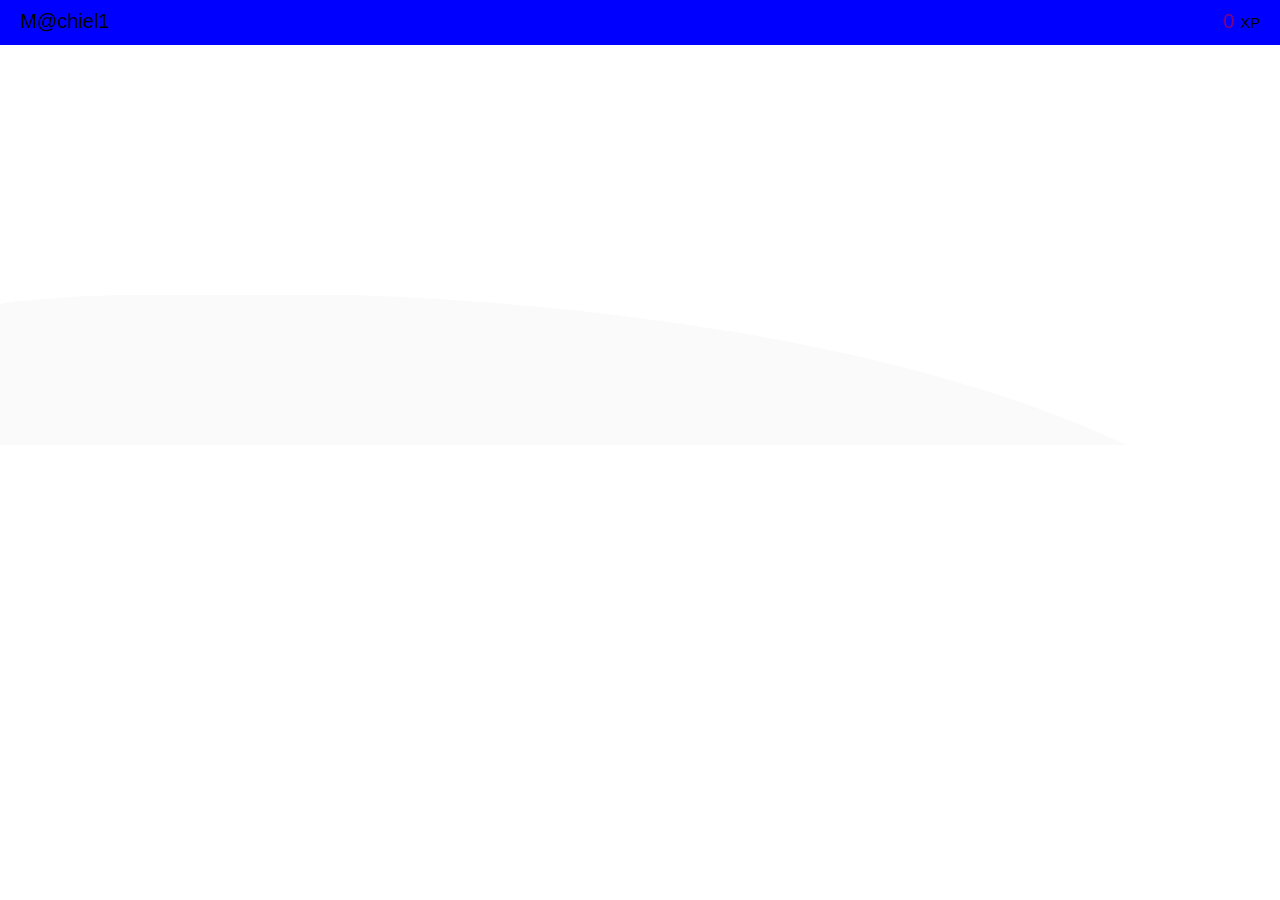
==== project-ommetje/ommetje.html @ 185843a6 "updated" ====
<!DOCTYPE html>
<html>
    <head>
        <link rel="STYLESHEET" href="ommetje.css">
        <meta name="viewport" content="width=device-width">
        <title>Ommetje</title>
    </head>

    <body>    
        
        <div id="wrapper">
            <div id="header">
                <div id="topheader">
                    <div class="name">M@chiel1</div>
                        <div class="xp"><span class="getal">0 </span>XP

                        </div>
                   
                </div>
            </div>
        </div>
        <div style="height: 150px; margin-top: 250px; overflow: hidden;"><svg viewBox="0 0 500 150" preserveAspectRatio="none" style="height: 100%; width: 100%;"><path d="M-4.22,11.34 C14.95,-6.41 349.20,-49.98 492.37,229.44 L500.00,150.00 L0.00,150.00 Z" style="stroke: none; fill: #fafafa;"></path></svg></div>
    </body>
</html>
---- project-ommetje/ommetje.css ----
body{
    margin: 0px;
}

#wrapper{
    width: 100%;
}

#topheader{
    background-color: blue;
    font-family: "open sans",sans-serif;
    font-size: 15pt;
    padding: 10px 20px 10px 20px;
    height: 25px;
}

#topheader .name{
    float: left
}

#topheader .xp{
    float: right
}
.getal{
    color: purple;
    font-size: 20px;
}
.xp{
    font-size: 15px;
}
body {
    background-image: url(https://cdn.discordapp.com/attachments/544505134063943701/810811382206431282/heide.jpg);
    background-repeat: no-repeat;
    background-position: 0px -50px;
  }
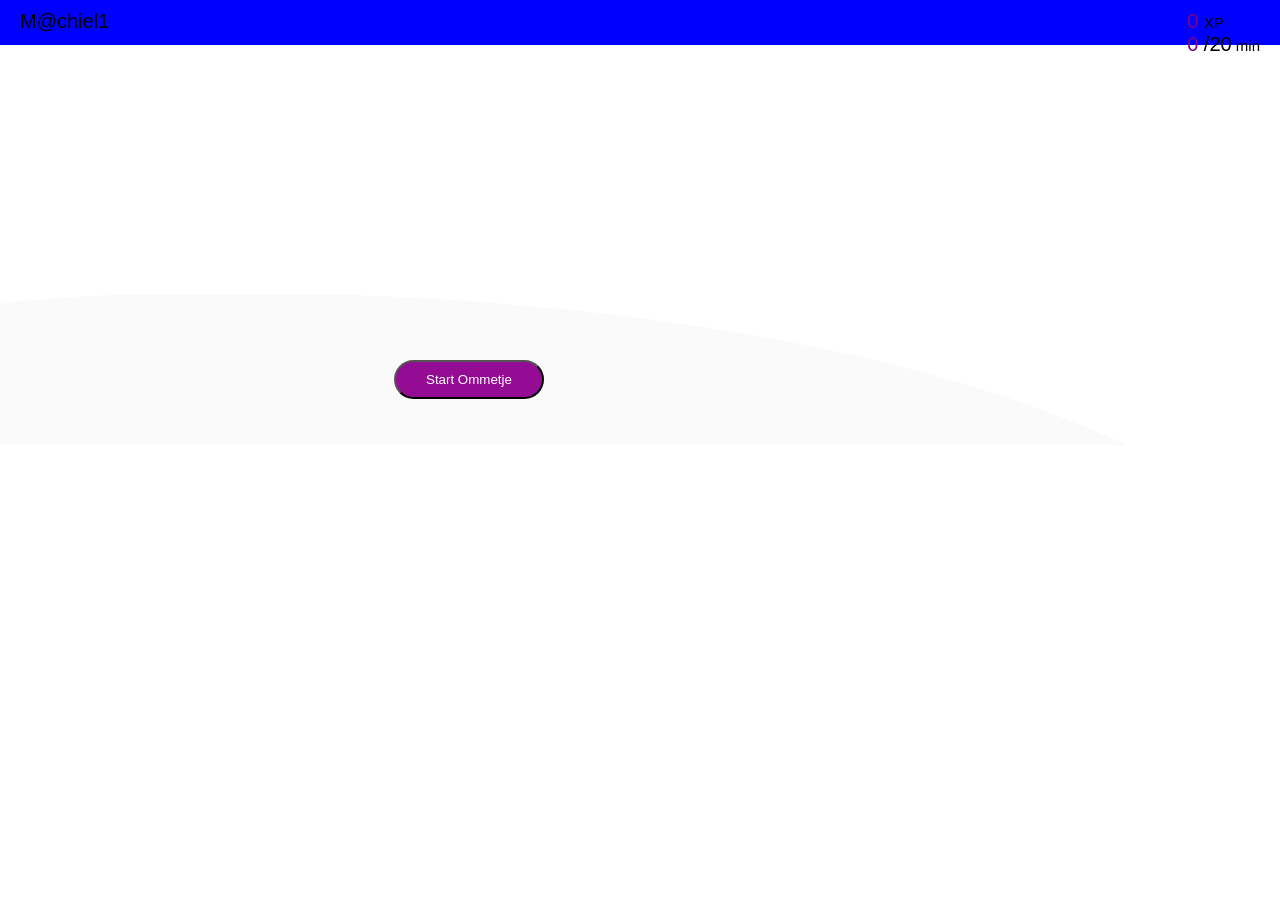
==== commit 26f6a9d7: "updated updated" ====
--- a/project-ommetje/ommetje.html
+++ b/project-ommetje/ommetje.html
@@ -13,7 +13,10 @@
                 <div id="topheader">
                     <div class="name">M@chiel1</div>
                         <div class="xp"><span class="getal">0 </span>XP
-
+                            <div id="startOmmetje">
+                                <div class="timer"><span class="getal">0</span><span class="m20"> /20</span> min</div>
+                                <button class="startKnop" type="button">Start Ommetje</button>
+                            </div>                                      
                         </div>
                    
                 </div>
--- a/project-ommetje/ommetje.css
+++ b/project-ommetje/ommetje.css
@@ -33,3 +33,19 @@
     background-repeat: no-repeat;
     background-position: 0px -50px;
   }
+#startOmmetje .startKnop {
+    background-color: rgb(148, 12, 148);
+    color: white;
+    border-radius: 25px;
+    margin: 10px;
+    position: absolute;
+    left: 30%;
+    top: 350px;
+    padding-top: 10px;
+    padding-bottom: 10px;
+    padding-left: 30px;
+    padding-right: 30px;
+}
+#startOmmetje .m20 {
+    font-size: 20px;
+}
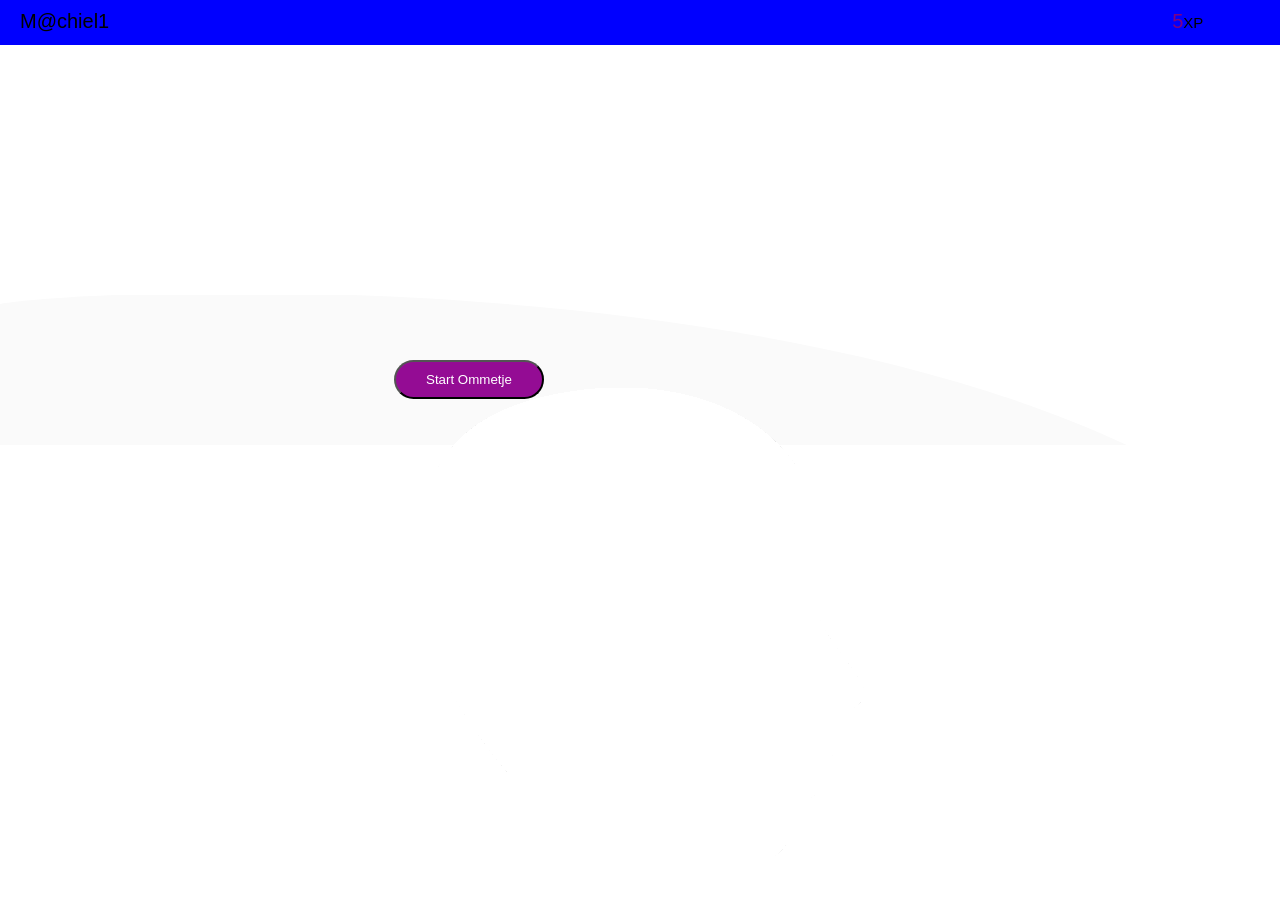
==== commit 30795937: "updated" ====
--- a/project-ommetje/ommetje.html
+++ b/project-ommetje/ommetje.html
@@ -10,18 +10,22 @@
         
         <div id="wrapper">
             <div id="header">
-                <div id="topheader">
-                    <div class="name">M@chiel1</div>
-                        <div class="xp"><span class="getal">0 </span>XP
-                            <div id="startOmmetje">
-                                <div class="timer"><span class="getal">0</span><span class="m20"> /20</span> min</div>
-                                <button class="startKnop" type="button">Start Ommetje</button>
-                            </div>                                      
-                        </div>
+                <div class="hoofd center">
+                    <img src="hoofd.png" width="40%"/>
+                </div>
+                    <div id="topheader">
+                        <div class="name">M@chiel1</div>
+                            <div class="xp"><span class="getal">5</span>XP
+                                <div id="startOmmetje">
+                                    <div class="timer"><span class="getal">0</span><span class="m20"> /20</span> min</div>
+                                    <button class="startKnop" type="button">Start Ommetje</button>
+                               
+                                </div>                                      
+                            </div>
                    
-                </div>
+                    </div>
             </div>
         </div>
-        <div style="height: 150px; margin-top: 250px; overflow: hidden;"><svg viewBox="0 0 500 150" preserveAspectRatio="none" style="height: 100%; width: 100%;"><path d="M-4.22,11.34 C14.95,-6.41 349.20,-49.98 492.37,229.44 L500.00,150.00 L0.00,150.00 Z" style="stroke: none; fill: #fafafa;"></path></svg></div>
+            <div style="height: 150px; margin-top: 250px; overflow: hidden;"><svg viewBox="0 0 500 150" preserveAspectRatio="none" style="height: 100%; width: 100%;"><path d="M-4.22,11.34 C14.95,-6.41 349.20,-49.98 492.37,229.44 L500.00,150.00 L0.00,150.00 Z" style="stroke: none; fill: #fafafa;"></path></svg></div>
     </body>
 </html>
--- a/project-ommetje/ommetje.css
+++ b/project-ommetje/ommetje.css
@@ -46,6 +46,26 @@
     padding-left: 30px;
     padding-right: 30px;
 }
+
 #startOmmetje .m20 {
     font-size: 20px;
+}
+
+#startOmmetje .timer {
+    font-family: "Mont", sans-serif;
+    position: relative;
+    top: -810px;
+    padding-left: 15px;
+}
+
+.hoofd{
+    position: absolute;
+    bottom:0;
+    width:100%;
+}
+.center{
+    display:flex;
+    align-items: center;
+    justify-content: center;
+    flex-direction: column;
 }
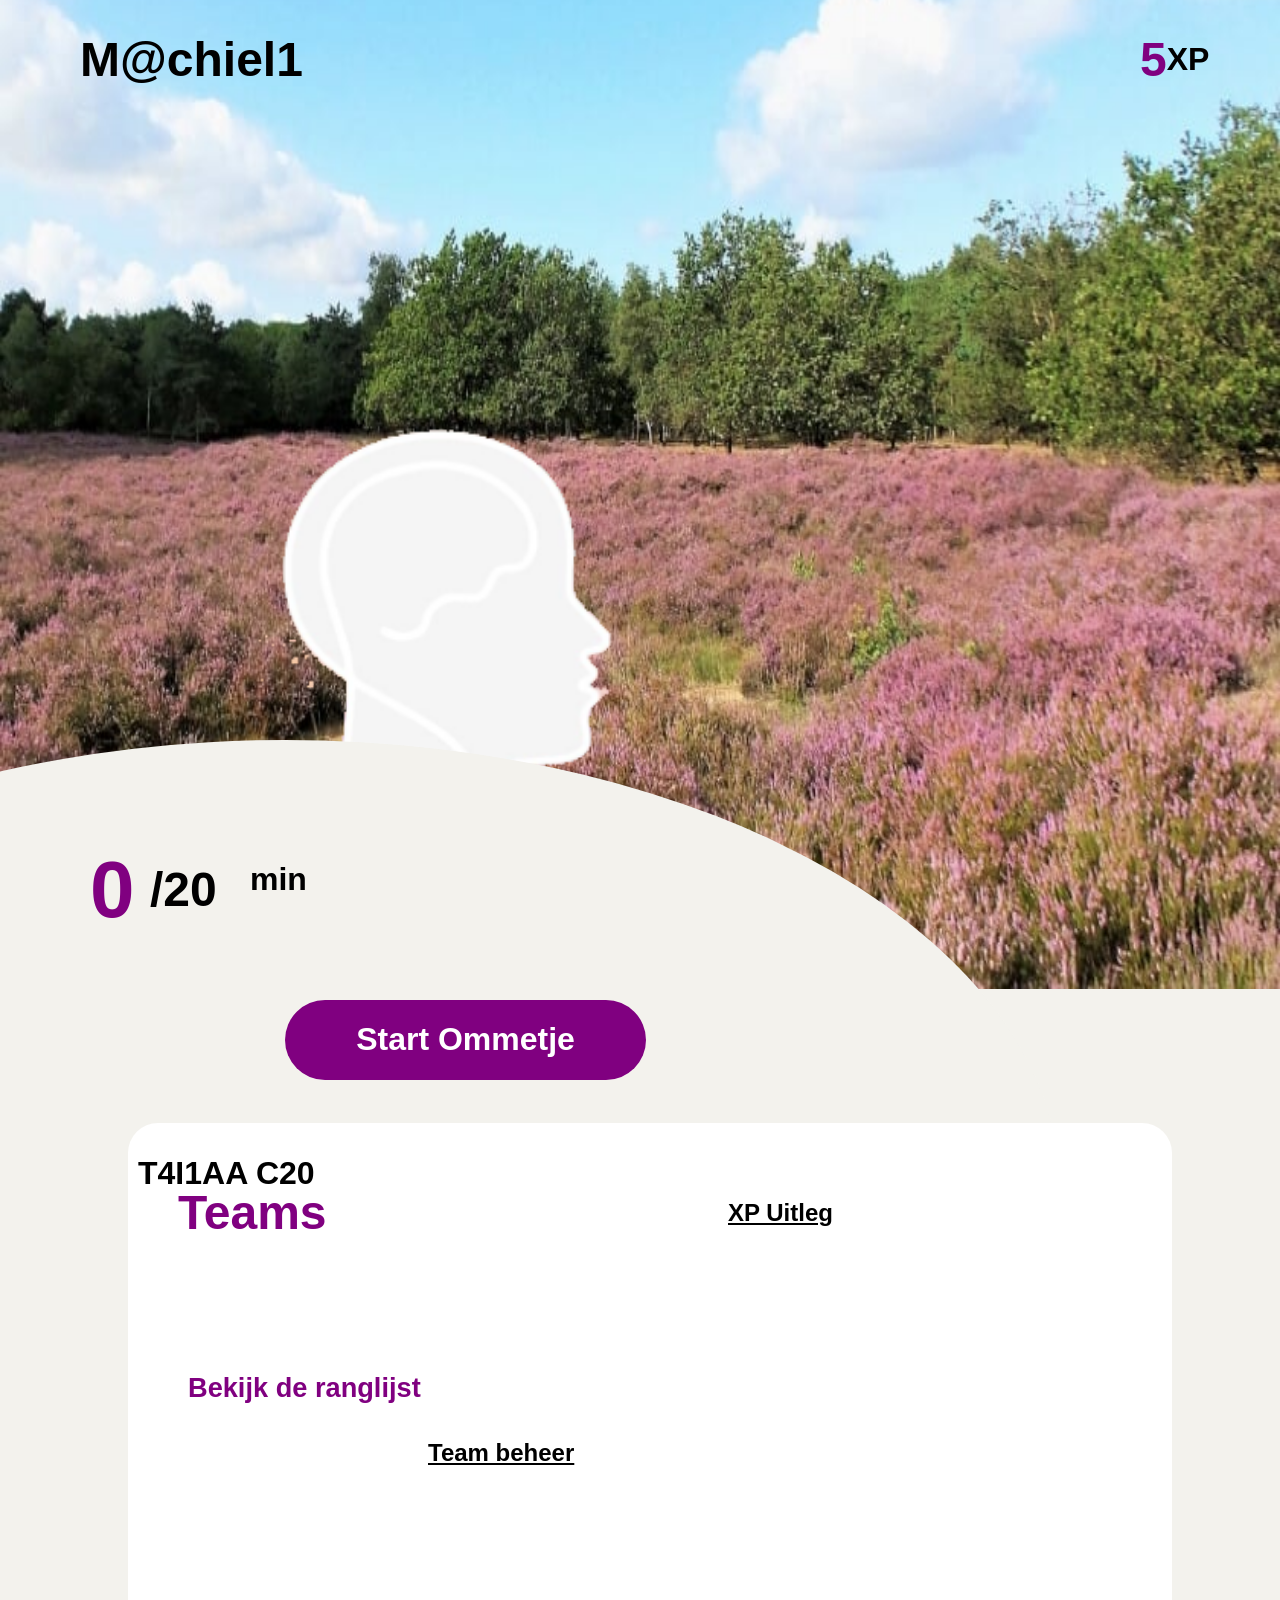
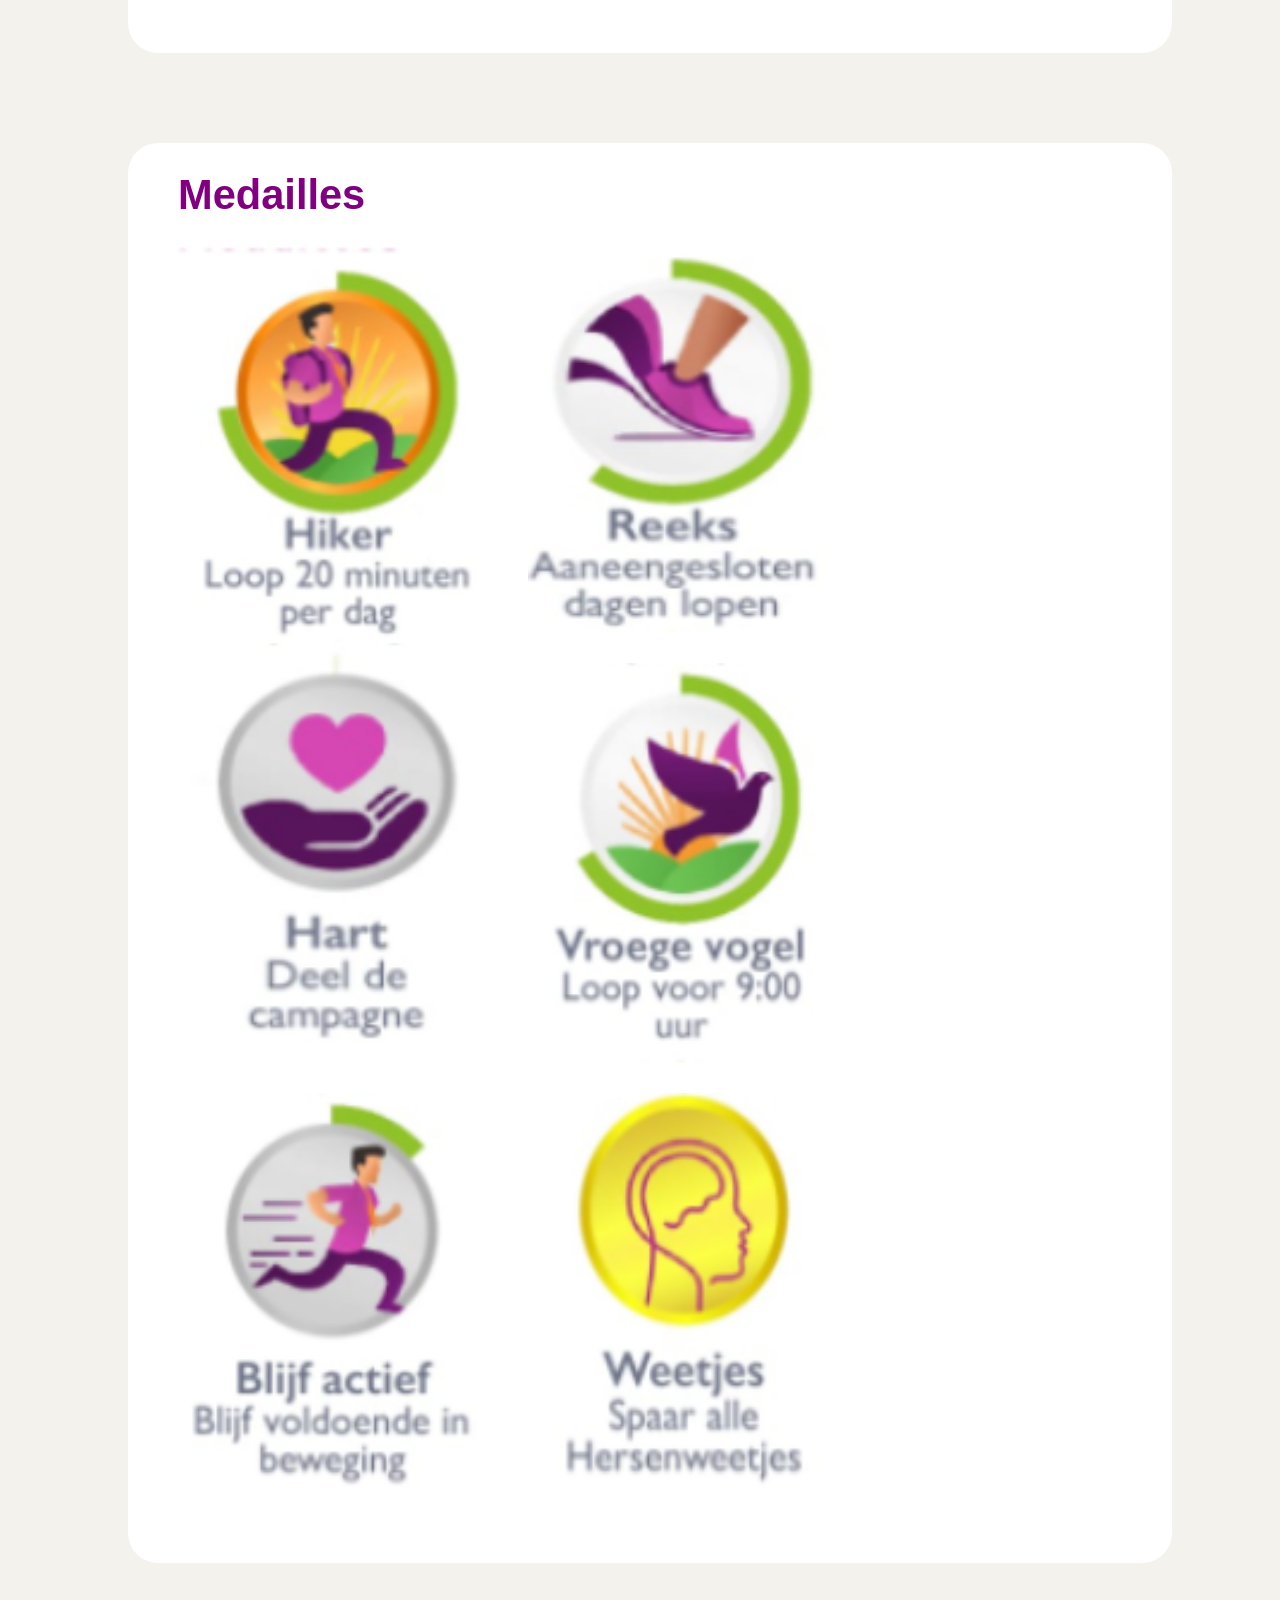
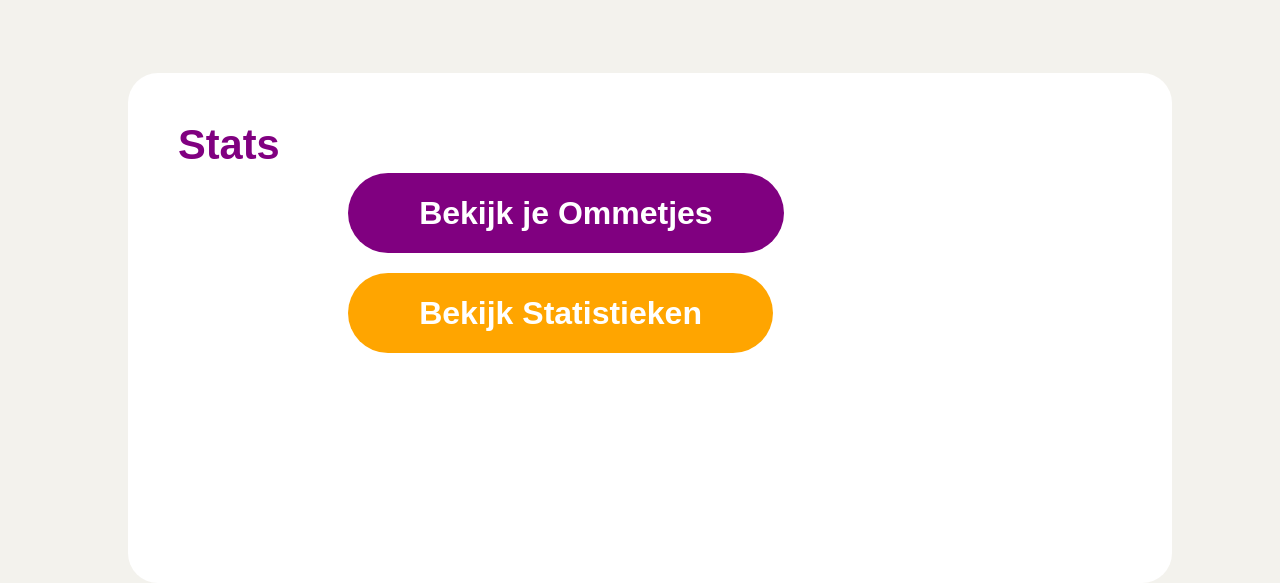
==== commit 442dbfa0: "created and updated x" ====
--- a/project-ommetje/ommetje.html
+++ b/project-ommetje/ommetje.html
@@ -1,31 +1,63 @@
 <!DOCTYPE html>
 <html>
-    <head>
-        <link rel="STYLESHEET" href="ommetje.css">
-        <meta name="viewport" content="width=device-width">
-        <title>Ommetje</title>
-    </head>
+<head>
+    <link href="ommetje.css" rel="stylesheet">
+    <link rel="preconnect" href="https://fonts.gstatic.com/%22%3E
+    <link href="https://fonts.googleapis.com/css2?family=Ubuntu&display=swap" rel="stylesheet">
 
-    <body>    
-        
-        <div id="wrapper">
-            <div id="header">
-                <div class="hoofd center">
-                    <img src="hoofd.png" width="40%"/>
-                </div>
-                    <div id="topheader">
-                        <div class="name">M@chiel1</div>
-                            <div class="xp"><span class="getal">5</span>XP
-                                <div id="startOmmetje">
-                                    <div class="timer"><span class="getal">0</span><span class="m20"> /20</span> min</div>
-                                    <button class="startKnop" type="button">Start Ommetje</button>
-                               
-                                </div>                                      
-                            </div>
-                   
-                    </div>
-            </div>
-        </div>
-            <div style="height: 150px; margin-top: 250px; overflow: hidden;"><svg viewBox="0 0 500 150" preserveAspectRatio="none" style="height: 100%; width: 100%;"><path d="M-4.22,11.34 C14.95,-6.41 349.20,-49.98 492.37,229.44 L500.00,150.00 L0.00,150.00 Z" style="stroke: none; fill: #fafafa;"></path></svg></div>
-    </body>
+    <meta charset="UTF-8">
+    <title>Ommetje</title>
+</head>
+<body>
+
+
+
+<h1 class="lefttop">&nbsp &nbsp &nbsp M@chiel1</h1>
+<h1 class="xp">XP &nbsp &nbsp &nbsp &nbsp</h1>
+<h1 class="righttop"><strong>5</strong> </h1>
+<img class="imgb" src="heide.jpg" alt="Paarse Heide" width="100%">
+<img class="hersen" src="hersen1.png">
+<div class="inverted"></div>
+<h1 class="o">0</h1>
+<h1 class="tijd">/20</h1>
+<h1 class="min">min</h1>
+<div class="button">
+    <h1>&nbsp &nbsp &nbsp &nbsp Start Ommetje &nbsp &nbsp &nbsp &nbsp</h1>
+</div>
+
+<div id="ranglijst">
+    <h1 class="teams1">Teams</h1>
+    <h1 class="XP">XP Uitleg</h1>
+    <h1 class="T">T4I1AA C20</h1>
+    <h1 class="bekijk">Bekijk de ranglijst</h1>
+    <h1 class="team">Team beheer</h1>
+</div>
+
+<div id="medailles">
+<h1 class="m1">Medailles</h1>
+<div class="m1r">
+<img src="m1.png" class="img">
+</div>
+<img src="m2.png" class="img1">
+<img src="m3.png" class="img2">
+<img src="m4.png" class="img3">
+<img src="m5.png" class="img4">
+<img src="m6.png" class="img5">
+
+
+</div>
+
+<div id="stats">
+    <h1 class="texts">Stats</h1>
+    <div class="buttons">
+        <h1>&nbsp &nbsp &nbsp &nbsp Bekijk Statistieken &nbsp &nbsp &nbsp &nbsp</h1>
+    </div>
+    <div class="buttono">
+        <h1>&nbsp &nbsp &nbsp &nbsp Bekijk je Ommetjes &nbsp &nbsp &nbsp &nbsp</h1>
+    </div>
+</div>
+
+
+
+</body>
 </html>
--- a/project-ommetje/ommetje.css
+++ b/project-ommetje/ommetje.css
@@ -1,71 +1,282 @@
-body{
-    margin: 0px;
-}
-
-#wrapper{
-    width: 100%;
-}
-
-#topheader{
-    background-color: blue;
-    font-family: "open sans",sans-serif;
-    font-size: 15pt;
-    padding: 10px 20px 10px 20px;
-    height: 25px;
-}
-
-#topheader .name{
-    float: left
-}
-
-#topheader .xp{
-    float: right
-}
-.getal{
-    color: purple;
-    font-size: 20px;
-}
-.xp{
-    font-size: 15px;
-}
 body {
-    background-image: url(https://cdn.discordapp.com/attachments/544505134063943701/810811382206431282/heide.jpg);
+    font-family: 'Ubuntu', sans-serif;
+    margin: 0;
+    background-color: #F3F2ED ;
+}
+
+
+.lefttop {
+    position: relative;
+    float: left;
+    font-size: 300%;
+}
+
+.xp {
+    position: relative;
+    float: right;
+    top: 20px;
+    font-size: 200%;
+}
+
+.righttop {
+    position: relative;
+    float: right;
+    font-size: 300%;
+    color: purple;
+}
+
+.imgb {
+    z-index: -1;
+    position: relative;
+    top: -130px;
+    height: 1000px;
+}
+
+.hersen {
+    z-index: -1;
+    position: absolute;
+    top: 410px;
+    left: 250px;
+    height: 400px;
+}
+
+.inverted {
+    background-color: #F3F2ED;
+    position: absolute;
+    top: 740px;
+    width: 1550px;
+    height: 900px;
+    border-radius: 50%;
+    left: -490px;
+  }
+
+  .o {
+      position: absolute;
+      top: 790px;
+      left: 90px;
+      color: purple;
+      font-size: 500%;
+  }
+
+  .tijd {
+    position: absolute;
+    top: 830px;
+    left: 150px;
+    font-size: 300%;
+  }
+
+  .min {
+    position: absolute;
+    top: 840px;
+    left: 250px;
+  }
+
+  .button {
+      position: absolute;
+      top: 1000px;
+      left: 285px;
+      background-color: purple;
+      border-radius: 50px;
+      color: white;
+  }
+
+  .teams1 {
+    position: absolute;
+    top: 30px;
+    left: 50px;
+    color: purple;
+    font-size: 300%;
+  }
+
+  .XP {
+    position: absolute;
+    top: 60px;
+    left: 600px; 
+    font-size: 150%;
+    text-decoration: underline;
+  }
+[11:49]
+.T { 
+    position: absolute;
+    top: 180px;
+    left: 60px;
+    font-size: 170%;
+  }
+
+  .bekijk {
+    position: absolute;
+    top: 230px;
+    left: 60px;
+    color: purple;
+    font-size: 170%;
+  }
+
+  .team {
+    position: absolute;
+    top: 300px;
+    left: 300px; 
+    font-size: 150%;
+    text-decoration: underline;
+  }
+
+  #ranglijst {
+    z-index: 1;
+    border-radius: 30px;
     background-repeat: no-repeat;
-    background-position: 0px -50px;
-  }
-#startOmmetje .startKnop {
-    background-color: rgb(148, 12, 148);
-    color: white;
-    border-radius: 25px;
-    margin: 10px;
-    position: absolute;
-    left: 30%;
-    top: 350px;
-    padding-top: 10px;
-    padding-bottom: 10px;
-    padding-left: 30px;
-    padding-right: 30px;
-}
-
-#startOmmetje .m20 {
-    font-size: 20px;
-}
-
-#startOmmetje .timer {
-    font-family: "Mont", sans-serif;
-    position: relative;
-    top: -810px;
-    padding-left: 15px;
-}
-
-.hoofd{
-    position: absolute;
-    bottom:0;
-    width:100%;
-}
-.center{
-    display:flex;
-    align-items: center;
-    justify-content: center;
-    flex-direction: column;
+    background-size: cover;
+    background-color: #FFFFFF;
+    height: 510px;
+    width: 80%;
+    left: 10%;
+    position: absolute;
+    right: 10%;
+    padding: 10px;
+    margin-top: 0px;
+    }
+
+
+    #medailles {
+      z-index: -1;
+      border-radius: 30px;
+      background-repeat: no-repeat;
+      background-size: cover;
+      background-color: #FFFFFF;
+      height: 1400px;
+      width: 80%;
+      left: 10%;
+      position: absolute;
+      right: 10%;
+      padding: 10px;
+      margin-top: 620px;
+    }
+
+
+.m1 {
+    position: absolute;
+    top: 0px;
+    left: 50px;
+    color: purple;
+    font-size: 260%;
+}
+
+.img {
+  position: absolute;
+  top: 100px;
+  left: 50px;
+  height: 400px;
+  width: 300px;
+}
+
+.img1{
+  position: absolute;
+  top: 90px;
+  left: 400px;
+  height: 400px;
+  width: 300px;
+}
+.img2 {
+  position: absolute;
+  top: 500px;
+  left: 50px;
+  height: 400px;
+  width: 300px;
+}
+.img3 {
+  position: absolute;
+  top: 520px;
+  left: 400px;
+  height: 400px;
+  width: 300px;
+}
+.img4 {
+  position: absolute;
+  top: 950px;
+  left: 50px;
+  height: 400px;
+  width: 300px;
+}
+.img5 {
+  position: absolute;
+  top: 950px;
+  left: 400px;
+  height: 400px;
+  width: 300px;
+}
+[11:49]
+#doneren {
+  border-radius: 30px;
+  background-repeat: no-repeat;
+  background-size: cover;
+  background-color: #FFFFFF;
+  height: 490px;
+  width: 80%;
+  left: 10%;
+  position: absolute;
+  right: 10%;
+  padding: 10px;
+  margin-top: 2150px;
+}
+
+.doneer {
+  position: absolute;
+  top: 0px;
+  left: 50px;
+  font-size: 260%;
+  color: purple;
+}
+
+.dtext {
+  position: absolute;
+  top: 80px;
+  left: 50px;
+  font-size: 260%;
+}
+
+.buttond {
+  position: absolute;
+  top: 400px;
+  left: 270px;
+  background-color: orange;
+  border-radius: 100px;
+  color: white;
+}
+
+#stats {
+  border-radius: 30px;
+  background-repeat: no-repeat;
+  background-size: cover;
+  background-color: #FFFFFF;
+  height: 490px;
+  width: 80%;
+  left: 10%;
+  position: absolute;
+  right: 10%;
+  padding: 10px;
+  margin-top: 2150px;
+}
+
+.texts {
+  position: absolute;
+  top: 20px;
+  left: 50px;
+  font-size: 260%;
+  color: purple
+}
+
+.buttons {
+  position: absolute;
+  top: 200px;
+  left: 220px;
+  background-color: orange;
+  border-radius: 100px;
+  color: white;
+}
+
+.buttono {
+  position: absolute;
+  top: 100px;
+  left: 220px;
+  background-color: purple;
+  border-radius: 100px;
+  color: white;
 }
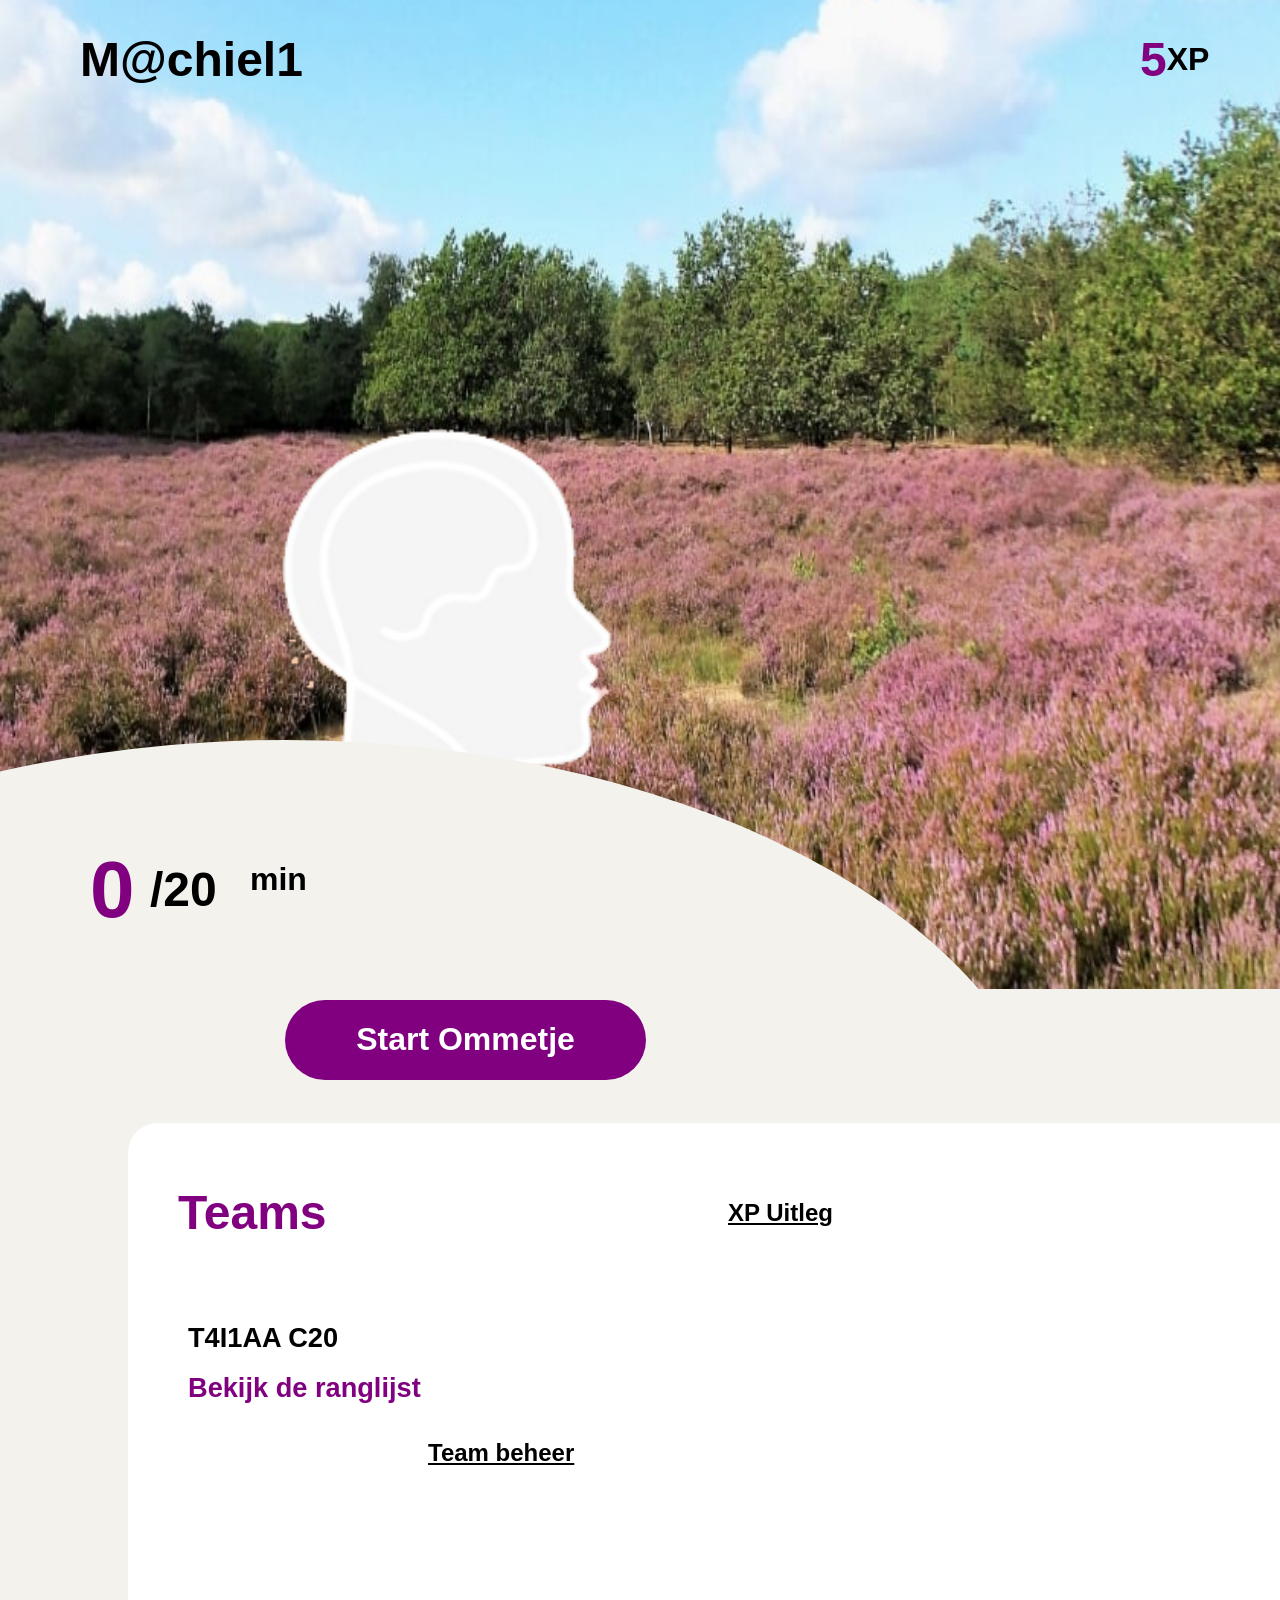
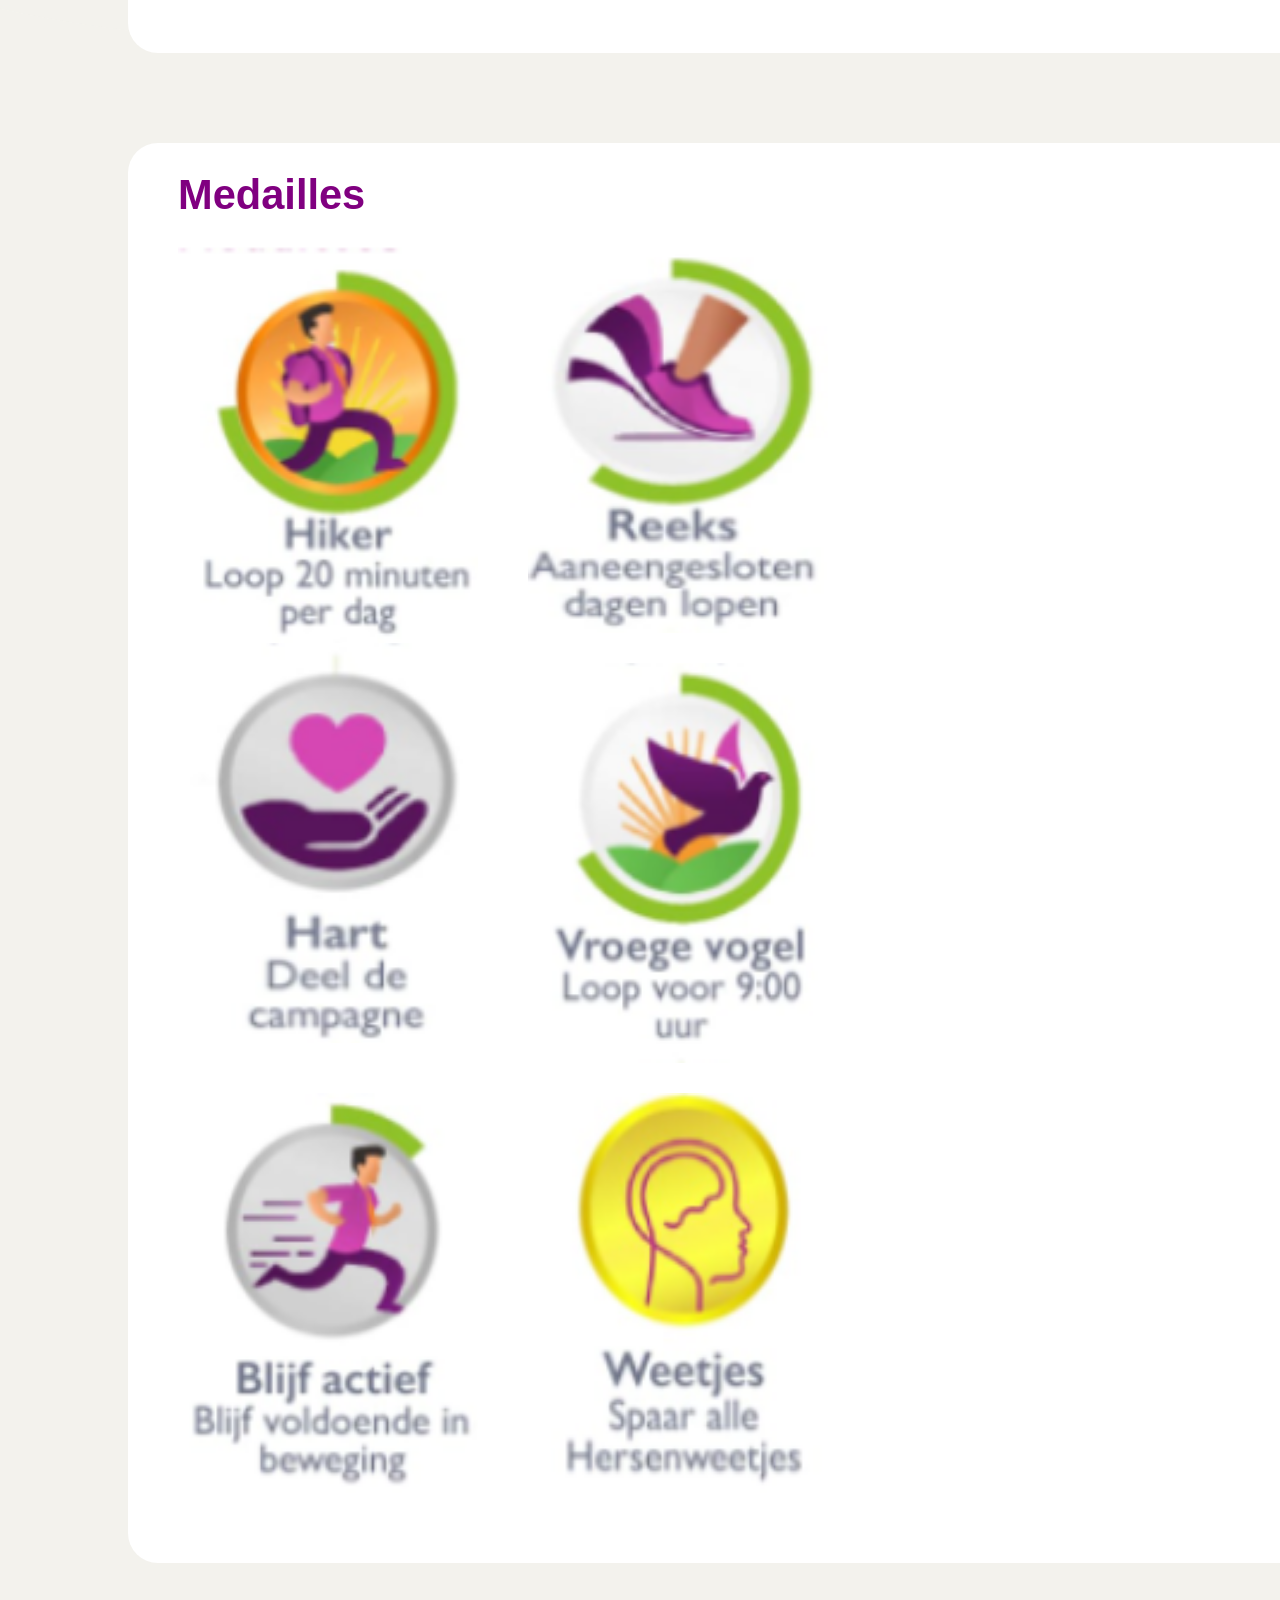
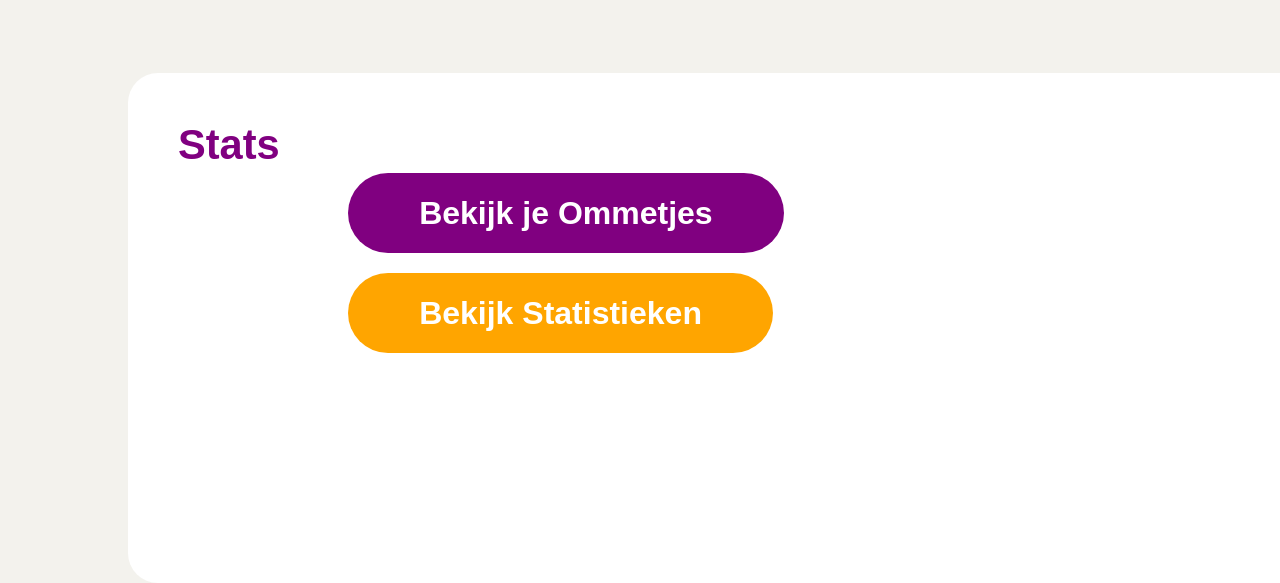
==== commit be462bb1: "updated" ====
--- a/project-ommetje/ommetje.html
+++ b/project-ommetje/ommetje.html
@@ -56,7 +56,30 @@
         <h1>&nbsp &nbsp &nbsp &nbsp Bekijk je Ommetjes &nbsp &nbsp &nbsp &nbsp</h1>
     </div>
 </div>
+<button id="myBtn">Open Modal</button>
+<div id="myModal" class="modal">
+  <div class="modal-content">
+    <span class="close">&times;</span>
+    <p></p>
+  </div>
 
+</div>
+<script>
+    var modal = document.getElementById("myModal");
+    var btn = document.getElementById("myBtn");
+    var span = document.getElementsByClassName("close")[0];
+    btn.onclick = function() {
+      modal.style.display = "block";
+    }
+    span.onclick = function() {
+      modal.style.display = "none";
+    }
+    window.onclick = function(event) {
+      if (event.target == modal) {
+        modal.style.display = "none";
+      }
+    }
+    </script>
 
 
 </body>
--- a/project-ommetje/ommetje.css
+++ b/project-ommetje/ommetje.css
@@ -95,7 +95,7 @@
     font-size: 150%;
     text-decoration: underline;
   }
-[11:49]
+
 .T { 
     position: absolute;
     top: 180px;
@@ -126,7 +126,7 @@
     background-size: cover;
     background-color: #FFFFFF;
     height: 510px;
-    width: 80%;
+    width: 100%;
     left: 10%;
     position: absolute;
     right: 10%;
@@ -142,7 +142,7 @@
       background-size: cover;
       background-color: #FFFFFF;
       height: 1400px;
-      width: 80%;
+      width: 100%;
       left: 10%;
       position: absolute;
       right: 10%;
@@ -209,20 +209,12 @@
   background-size: cover;
   background-color: #FFFFFF;
   height: 490px;
-  width: 80%;
+  width: 100%;
   left: 10%;
   position: absolute;
   right: 10%;
   padding: 10px;
   margin-top: 2150px;
-}
-
-.doneer {
-  position: absolute;
-  top: 0px;
-  left: 50px;
-  font-size: 260%;
-  color: purple;
 }
 
 .dtext {
@@ -247,7 +239,7 @@
   background-size: cover;
   background-color: #FFFFFF;
   height: 490px;
-  width: 80%;
+  width: 100%;
   left: 10%;
   position: absolute;
   right: 10%;
@@ -279,4 +271,41 @@
   background-color: purple;
   border-radius: 100px;
   color: white;
-}+}
+
+.modal {
+  display: none; 
+  position: fixed; 
+  z-index: 1; 
+  padding-top: 100px; 
+  left: 0;
+  top: 0;
+  width: 100%; 
+  height: 100%; 
+  overflow: auto; 
+  background-color: rgb(0,0,0); 
+  background-color: rgba(0,0,0,0.4); 
+}
+
+
+.modal-content {
+  background-color: #fefefe;
+  margin: auto;
+  padding: 20px;
+  border: 1px solid #888;
+  width: 80%;
+}
+
+
+.close {
+  color: #aaaaaa;
+  float: right;
+  font-size: 28px;
+  font-weight: bold;
+}
+
+.close:hover,
+.close:focus {
+  color: #000;
+  text-decoration: none;
+  cursor: pointer;
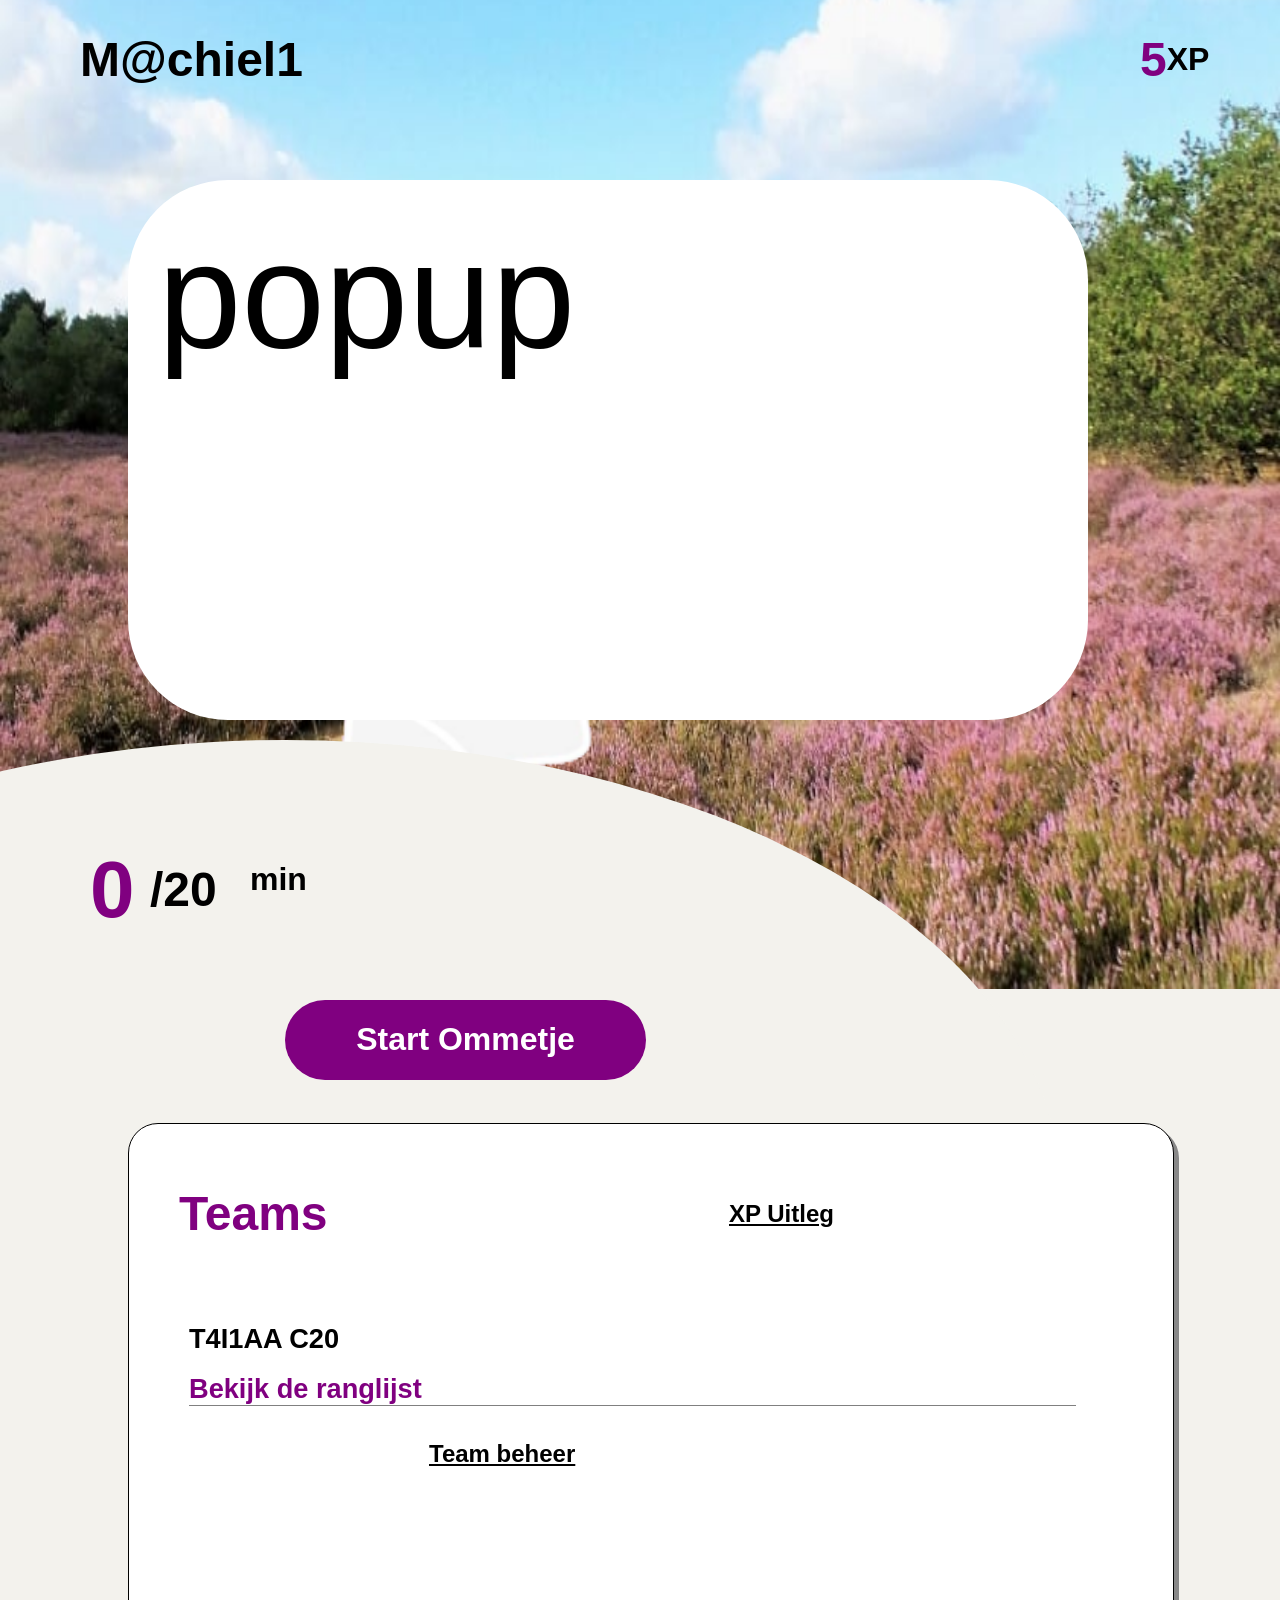
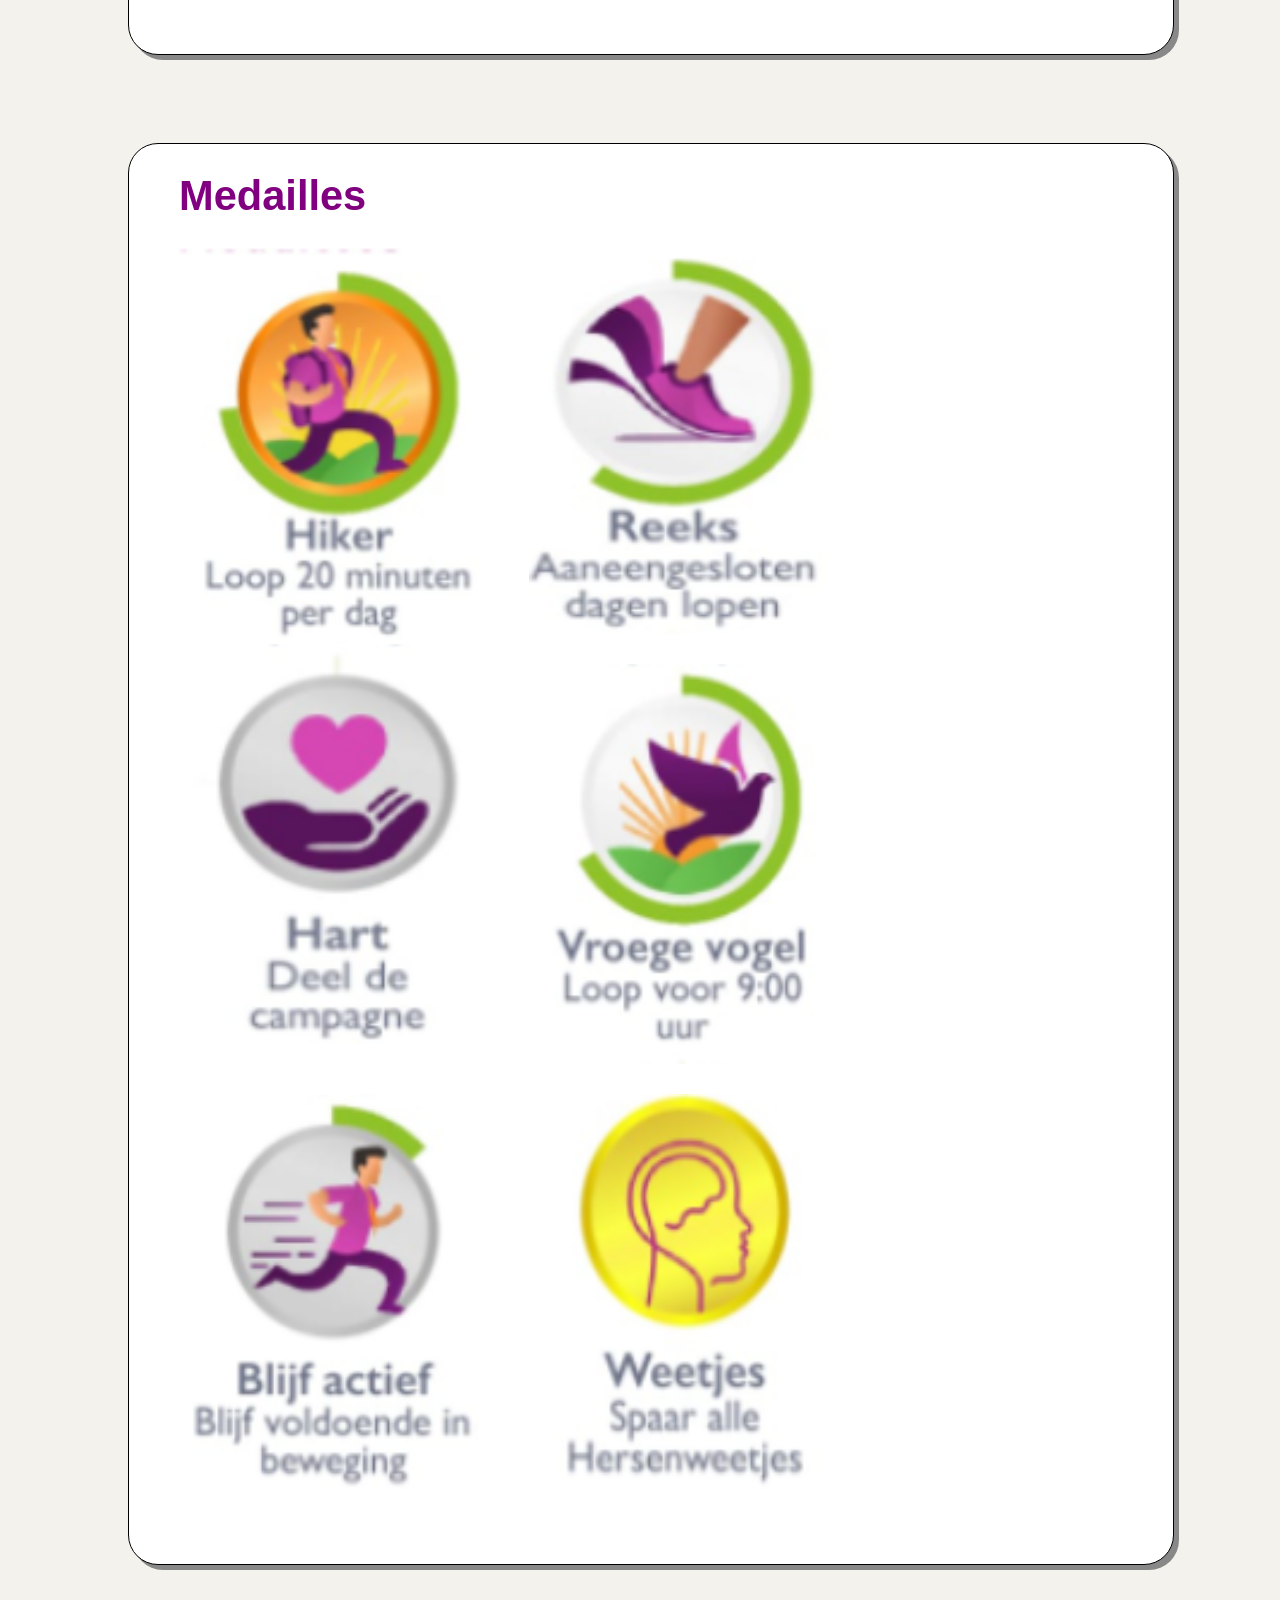
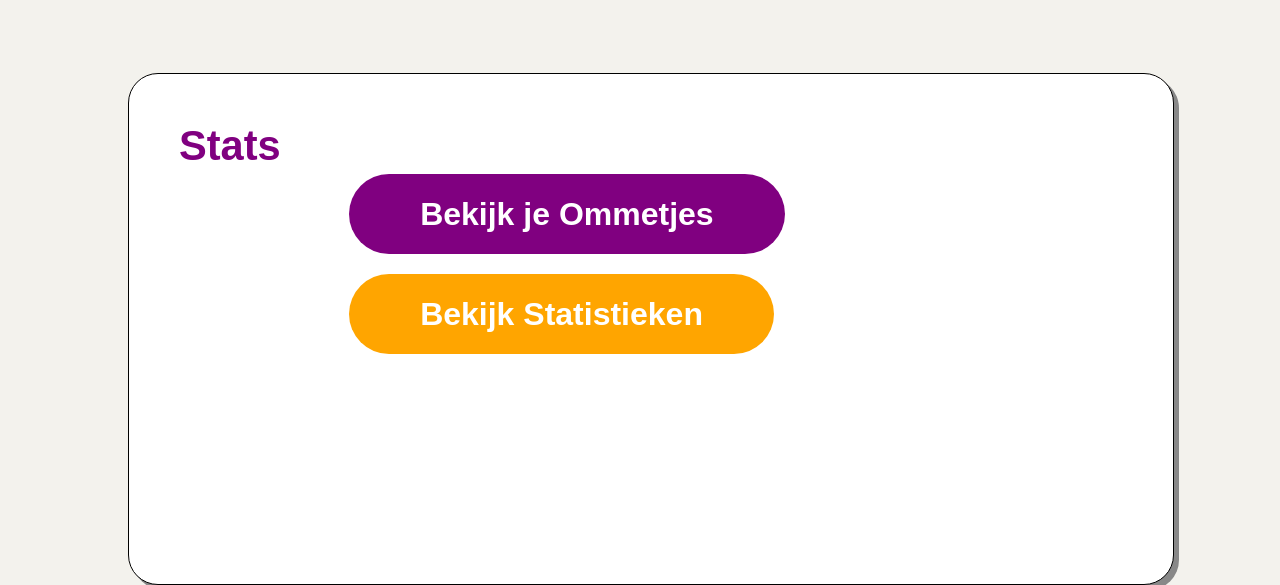
==== commit 0cd6d526: "updated" ====
--- a/project-ommetje/ommetje.html
+++ b/project-ommetje/ommetje.html
@@ -9,8 +9,6 @@
     <title>Ommetje</title>
 </head>
 <body>
-
-
 
 <h1 class="lefttop">&nbsp &nbsp &nbsp M@chiel1</h1>
 <h1 class="xp">XP &nbsp &nbsp &nbsp &nbsp</h1>
@@ -64,6 +62,7 @@
   </div>
 
 </div>
+<div class="popup">popup</div>
 <script>
     var modal = document.getElementById("myModal");
     var btn = document.getElementById("myBtn");
--- a/project-ommetje/ommetje.css
+++ b/project-ommetje/ommetje.css
@@ -2,6 +2,7 @@
     font-family: 'Ubuntu', sans-serif;
     margin: 0;
     background-color: #F3F2ED ;
+    width: 100%;
 }
 
 
@@ -109,6 +110,8 @@
     left: 60px;
     color: purple;
     font-size: 170%;
+    border-bottom: 1px solid gray;
+    width: 85%;
   }
 
   .team {
@@ -126,12 +129,15 @@
     background-size: cover;
     background-color: #FFFFFF;
     height: 510px;
-    width: 100%;
+    width: 80%;
     left: 10%;
     position: absolute;
     right: 10%;
     padding: 10px;
     margin-top: 0px;
+    border: 1px solid;
+    padding: 10px;
+    box-shadow: 5px 5px #888888;
     }
 
 
@@ -142,12 +148,15 @@
       background-size: cover;
       background-color: #FFFFFF;
       height: 1400px;
-      width: 100%;
+      width: 80% !important;
       left: 10%;
       position: absolute;
       right: 10%;
       padding: 10px;
       margin-top: 620px;
+      border: 1px solid;
+      padding: 10px;
+      box-shadow: 5px 5px #888888;
     }
 
 
@@ -201,20 +210,6 @@
   left: 400px;
   height: 400px;
   width: 300px;
-}
-[11:49]
-#doneren {
-  border-radius: 30px;
-  background-repeat: no-repeat;
-  background-size: cover;
-  background-color: #FFFFFF;
-  height: 490px;
-  width: 100%;
-  left: 10%;
-  position: absolute;
-  right: 10%;
-  padding: 10px;
-  margin-top: 2150px;
 }
 
 .dtext {
@@ -239,12 +234,15 @@
   background-size: cover;
   background-color: #FFFFFF;
   height: 490px;
-  width: 100%;
+  width: 80%; 
   left: 10%;
   position: absolute;
   right: 10%;
   padding: 10px;
   margin-top: 2150px;
+  border: 1px solid;
+  padding: 10px;
+  box-shadow: 5px 5px #888888;
 }
 
 .texts {
@@ -280,7 +278,7 @@
   padding-top: 100px; 
   left: 0;
   top: 0;
-  width: 100%; 
+  width: 80%; 
   height: 100%; 
   overflow: auto; 
   background-color: rgb(0,0,0); 
@@ -308,4 +306,21 @@
 .close:focus {
   color: #000;
   text-decoration: none;
-  cursor: pointer;+  cursor: pointer;
+}
+.hidden {
+  display: none;
+}
+.popup {
+  z-index: 500;
+  position: fixed;
+  left: 10%;
+  background-color: white;
+  padding: 30px;
+  box-sizing: border-box;
+  width: 75%;
+  height: 60%;
+  top: 20%;
+  font-size: 150px;
+  border-radius: 100px;
+}
